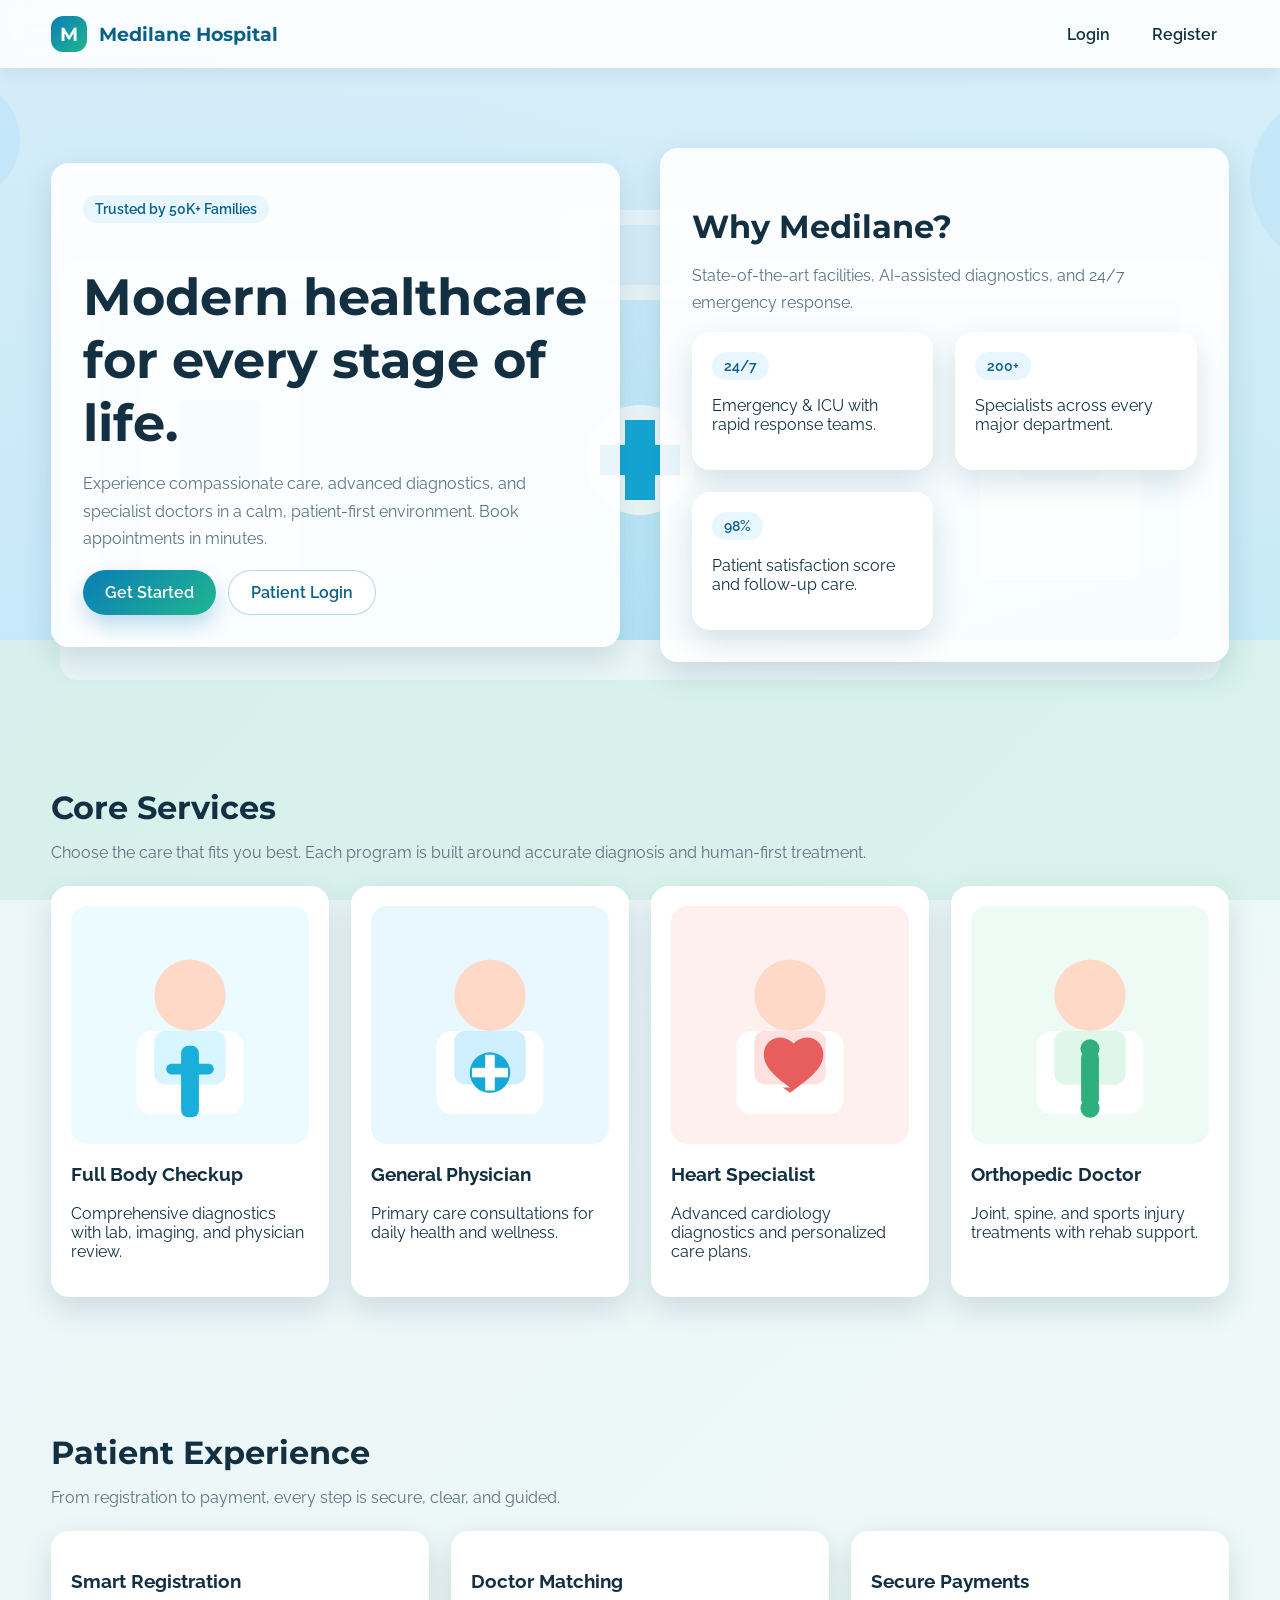
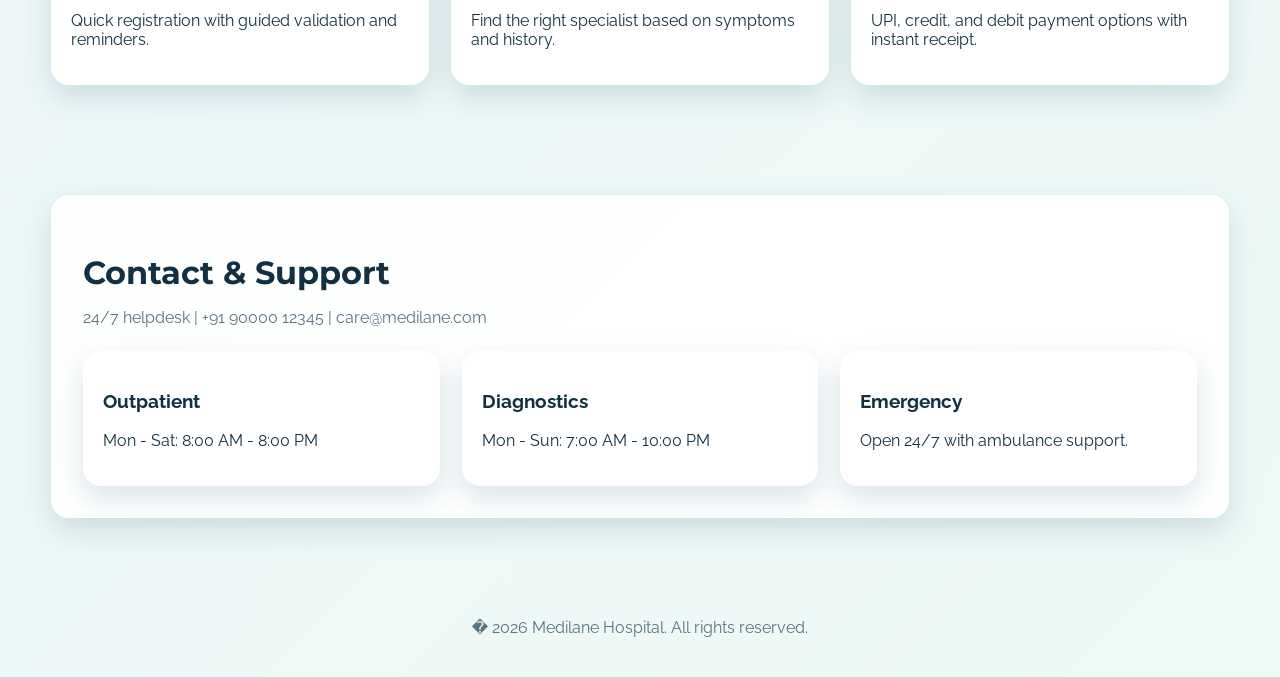
==== docs/index.html @ 3bf65c0f "Add docs for GitHub Pages" ====
<!DOCTYPE html>
<html lang="en">
<head>
  <meta charset="UTF-8" />
  <meta name="viewport" content="width=device-width, initial-scale=1.0" />
  <title>Medilane Hospital | Care Beyond Walls</title>
  <link rel="stylesheet" href="assets/css/styles.css" />
</head>
<body>
  <header class="navbar">
    <div class="container nav-inner">
      <div class="brand">
        <div class="brand-badge">M</div>
        Medilane Hospital
      </div>
      <nav class="nav-links">
        <a href="pages/login.html">Login</a>
        <a href="pages/register.html">Register</a>
      </nav>
    </div>
  </header>

  <main class="container">
    <section class="hero">
      <div class="hero-card">
        <div class="badge">Trusted by 50K+ Families</div>
        <h1 class="hero-title">Modern healthcare for every stage of life.</h1>
        <p class="hero-sub">Experience compassionate care, advanced diagnostics, and specialist doctors in a calm, patient-first environment. Book appointments in minutes.</p>
        <div style="margin-top: 18px; display:flex; gap:12px; flex-wrap: wrap;">
          <a class="btn btn-primary" href="pages/register.html">Get Started</a>
          <a class="btn btn-outline" href="pages/login.html">Patient Login</a>
        </div>
      </div>
      <div class="hero-card">
        <h2 class="section-title">Why Medilane?</h2>
        <p class="hero-sub">State-of-the-art facilities, AI-assisted diagnostics, and 24/7 emergency response.</p>
        <div class="grid" style="margin-top:16px;">
          <div class="card">
            <div class="badge">24/7</div>
            <p>Emergency & ICU with rapid response teams.</p>
          </div>
          <div class="card">
            <div class="badge">200+</div>
            <p>Specialists across every major department.</p>
          </div>
          <div class="card">
            <div class="badge">98%</div>
            <p>Patient satisfaction score and follow-up care.</p>
          </div>
        </div>
      </div>
    </section>

    <section id="services" class="section">
      <h2 class="section-title">Core Services</h2>
      <p class="section-sub">Choose the care that fits you best. Each program is built around accurate diagnosis and human-first treatment.</p>
      <div class="grid">
        <div class="card">
          <img src="assets/img/doctor-body.svg" alt="Full body checkup" />
          <h3>Full Body Checkup</h3>
          <p>Comprehensive diagnostics with lab, imaging, and physician review.</p>
        </div>
        <div class="card">
          <img src="assets/img/doctor-general.svg" alt="General physician" />
          <h3>General Physician</h3>
          <p>Primary care consultations for daily health and wellness.</p>
        </div>
        <div class="card">
          <img src="assets/img/doctor-heart.svg" alt="Heart specialist" />
          <h3>Heart Specialist</h3>
          <p>Advanced cardiology diagnostics and personalized care plans.</p>
        </div>
        <div class="card">
          <img src="assets/img/doctor-ortho.svg" alt="Orthopedic" />
          <h3>Orthopedic Doctor</h3>
          <p>Joint, spine, and sports injury treatments with rehab support.</p>
        </div>
      </div>
    </section>

    <section class="section">
      <h2 class="section-title">Patient Experience</h2>
      <p class="section-sub">From registration to payment, every step is secure, clear, and guided.</p>
      <div class="grid">
        <div class="card">
          <h3>Smart Registration</h3>
          <p>Quick registration with guided validation and reminders.</p>
        </div>
        <div class="card">
          <h3>Doctor Matching</h3>
          <p>Find the right specialist based on symptoms and history.</p>
        </div>
        <div class="card">
          <h3>Secure Payments</h3>
          <p>UPI, credit, and debit payment options with instant receipt.</p>
        </div>
      </div>
    </section>

    <section id="contact" class="section">
      <div class="hero-card">
        <h2 class="section-title">Contact & Support</h2>
        <p class="section-sub">24/7 helpdesk | +91 90000 12345 | care@medilane.com</p>
        <div class="grid">
          <div class="card">
            <h3>Outpatient</h3>
            <p>Mon - Sat: 8:00 AM - 8:00 PM</p>
          </div>
          <div class="card">
            <h3>Diagnostics</h3>
            <p>Mon - Sun: 7:00 AM - 10:00 PM</p>
          </div>
          <div class="card">
            <h3>Emergency</h3>
            <p>Open 24/7 with ambulance support.</p>
          </div>
        </div>
      </div>
    </section>
  </main>

  <footer class="footer">� 2026 Medilane Hospital. All rights reserved.</footer>
  <script src="assets/js/app.js"></script>
</body>
</html>
---- docs/assets/css/styles.css ----
@import url('https://fonts.googleapis.com/css2?family=Montserrat:wght@300;400;500;600;700&family=Raleway:wght@400;500;600;700&display=swap');

:root {
  --bg: #f2fbff;
  --primary: #0a7db7;
  --primary-dark: #085f8a;
  --accent: #20b68f;
  --soft: #e6f6ff;
  --card: #ffffff;
  --text: #123042;
  --muted: #5b7280;
  --shadow: 0 12px 30px rgba(8, 68, 96, 0.15);
  --radius: 18px;
}

* { box-sizing: border-box; }

body {
  margin: 0;
  font-family: 'Raleway', system-ui, sans-serif;
  color: var(--text);
  background: linear-gradient(135deg, rgba(10,125,183,0.08), rgba(32,182,143,0.08)),
    url('../img/hospital-bg.svg') no-repeat center/cover fixed;
  min-height: 100vh;
}

img { max-width: 100%; display: block; }

a { text-decoration: none; color: inherit; }

.container {
  width: min(1200px, 92%);
  margin: 0 auto;
}

.navbar {
  position: sticky;
  top: 0;
  z-index: 10;
  backdrop-filter: blur(10px);
  background: rgba(255, 255, 255, 0.85);
  box-shadow: 0 6px 18px rgba(0,0,0,0.06);
}

.navbar .nav-inner {
  display: flex;
  align-items: center;
  justify-content: space-between;
  padding: 16px 0;
}

.brand {
  display: flex;
  align-items: center;
  gap: 12px;
  font-family: 'Montserrat', sans-serif;
  font-weight: 700;
  font-size: 1.2rem;
  color: var(--primary-dark);
}

.brand-badge {
  width: 36px;
  height: 36px;
  border-radius: 12px;
  display: grid;
  place-items: center;
  background: linear-gradient(135deg, var(--primary), var(--accent));
  color: #fff;
  font-weight: 700;
}

.nav-links {
  display: flex;
  gap: 18px;
  align-items: center;
  font-weight: 600;
  color: var(--text);
}

.nav-links a {
  padding: 8px 12px;
  border-radius: 999px;
  transition: all 0.25s ease;
}

.nav-links a:hover,
.nav-links a.active {
  background: var(--soft);
  color: var(--primary-dark);
}

.hero {
  display: grid;
  grid-template-columns: repeat(auto-fit, minmax(260px, 1fr));
  gap: 40px;
  align-items: center;
  padding: 80px 0 60px;
}

.hero-card {
  background: rgba(255,255,255,0.9);
  border-radius: var(--radius);
  padding: 32px;
  box-shadow: var(--shadow);
  animation: fadeUp 0.7s ease both;
}

.hero-title {
  font-family: 'Montserrat', sans-serif;
  font-size: clamp(2rem, 4vw, 3.4rem);
  margin-bottom: 12px;
}

.hero-sub {
  color: var(--muted);
  line-height: 1.7;
}

.btn {
  display: inline-flex;
  align-items: center;
  gap: 8px;
  padding: 12px 22px;
  border-radius: 999px;
  border: none;
  font-weight: 600;
  cursor: pointer;
  transition: transform 0.2s ease, box-shadow 0.2s ease;
}

.btn-primary {
  background: linear-gradient(135deg, var(--primary), var(--accent));
  color: #fff;
  box-shadow: 0 10px 20px rgba(10,125,183,0.25);
}

.btn-outline {
  background: #fff;
  border: 1px solid rgba(10,125,183,0.3);
  color: var(--primary-dark);
}

.btn:hover {
  transform: translateY(-2px);
  box-shadow: 0 12px 20px rgba(10,125,183,0.2);
}

.section {
  padding: 40px 0 70px;
}

.section-title {
  font-family: 'Montserrat', sans-serif;
  font-size: 2rem;
  margin-bottom: 12px;
}

.section-sub {
  color: var(--muted);
  margin-bottom: 24px;
}

.grid {
  display: grid;
  gap: 22px;
  grid-template-columns: repeat(auto-fit, minmax(220px, 1fr));
}

.card {
  background: var(--card);
  border-radius: var(--radius);
  padding: 20px;
  box-shadow: var(--shadow);
  transition: transform 0.25s ease, box-shadow 0.25s ease;
  animation: fadeUp 0.7s ease both;
}

.card:hover {
  transform: translateY(-4px);
  box-shadow: 0 16px 30px rgba(8, 68, 96, 0.18);
}

.card img {
  border-radius: 16px;
  margin-bottom: 14px;
}

.form-wrap {
  max-width: 520px;
  margin: 0 auto;
  background: rgba(255,255,255,0.92);
  padding: 32px;
  border-radius: var(--radius);
  box-shadow: var(--shadow);
}

.form-title {
  font-family: 'Montserrat', sans-serif;
  font-size: 1.8rem;
  margin-bottom: 8px;
}

.form-row {
  display: grid;
  gap: 12px;
  margin-bottom: 14px;
}

label { font-weight: 600; }

input, select, textarea {
  width: 100%;
  padding: 12px 14px;
  border-radius: 12px;
  border: 1px solid #d6e9f2;
  font-family: inherit;
}

input:focus, select:focus, textarea:focus {
  outline: 2px solid rgba(10,125,183,0.25);
}

.helper {
  font-size: 0.9rem;
  color: var(--muted);
}

.badge {
  background: #e8f6ff;
  color: var(--primary-dark);
  padding: 6px 12px;
  border-radius: 999px;
  font-weight: 600;
  font-size: 0.85rem;
  display: inline-block;
}

.dashboard-header {
  display: flex;
  align-items: center;
  justify-content: space-between;
  gap: 16px;
}

.table {
  width: 100%;
  border-collapse: collapse;
  background: var(--card);
  border-radius: var(--radius);
  overflow: hidden;
  box-shadow: var(--shadow);
}

.table th, .table td {
  padding: 14px 16px;
  text-align: left;
  border-bottom: 1px solid #edf2f7;
}

.table th {
  background: #e9f7ff;
  font-weight: 700;
}

.alert {
  background: #e6fff6;
  border: 1px solid #bdeedb;
  color: #1b6f54;
  padding: 12px 16px;
  border-radius: 12px;
  font-weight: 600;
}

.footer {
  padding: 30px 0 40px;
  color: var(--muted);
  text-align: center;
}

@media (max-width: 760px) {
  .navbar .nav-inner { flex-direction: column; gap: 10px; }
  .nav-links { flex-wrap: wrap; justify-content: center; }
  .hero { padding-top: 40px; }
  .dashboard-header { flex-direction: column; align-items: flex-start; }
}

@keyframes fadeUp {
  from { opacity: 0; transform: translateY(14px); }
  to { opacity: 1; transform: translateY(0); }
}
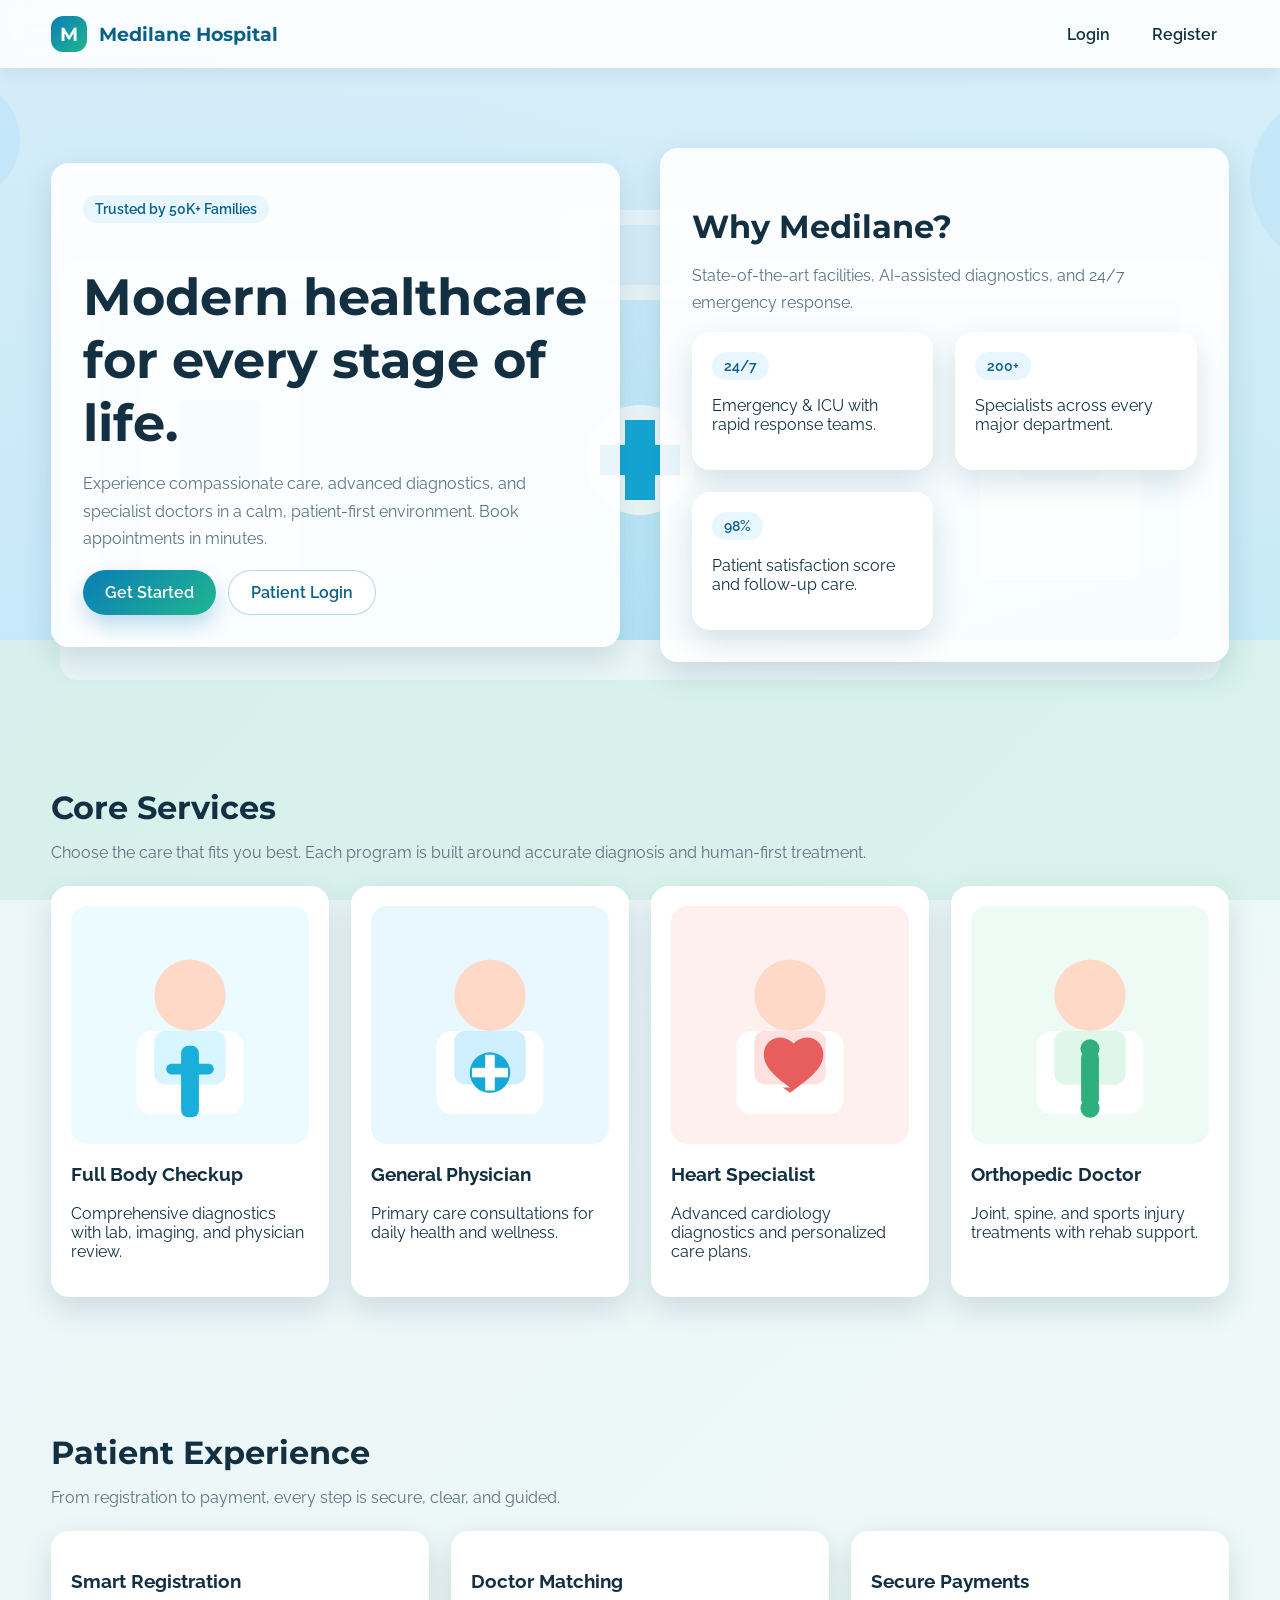
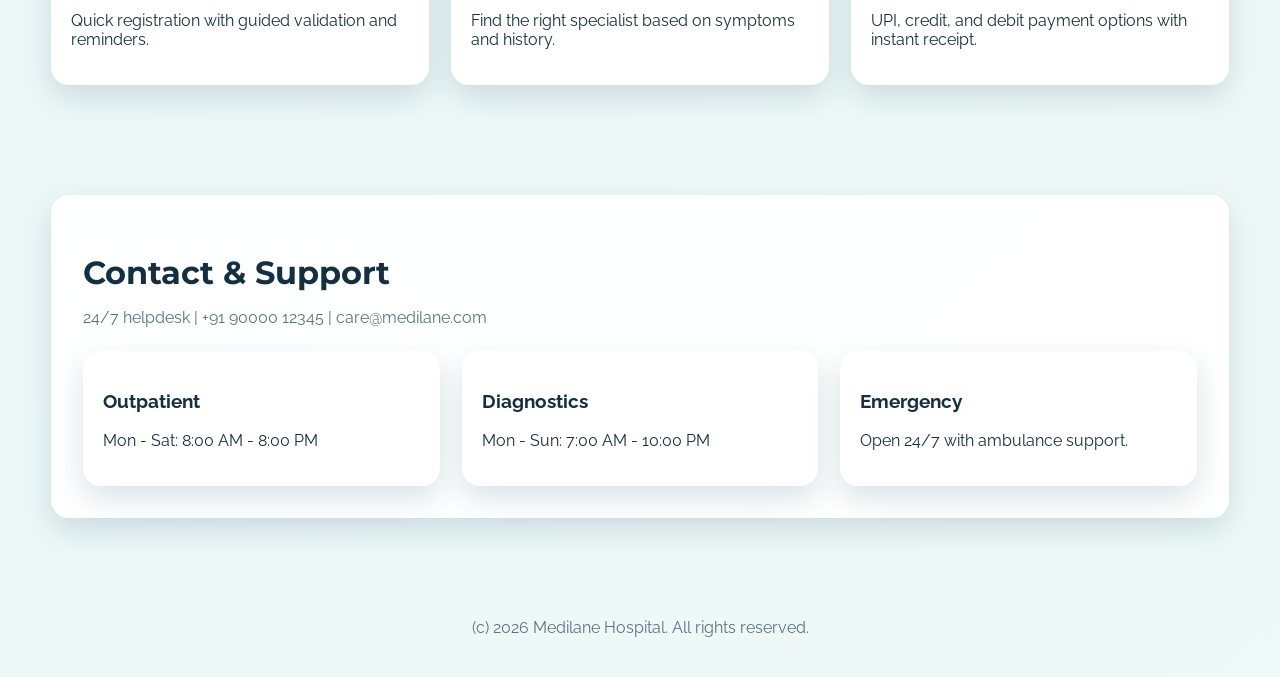
==== commit 1aa1e845: "Fix auth/cors, add Maven wrapper, and update frontend API" ====
--- a/docs/index.html
+++ b/docs/index.html
@@ -119,7 +119,8 @@
     </section>
   </main>
 
-  <footer class="footer">� 2026 Medilane Hospital. All rights reserved.</footer>
+  <footer class="footer">(c) 2026 Medilane Hospital. All rights reserved.</footer>
   <script src="assets/js/app.js"></script>
 </body>
 </html>
+
